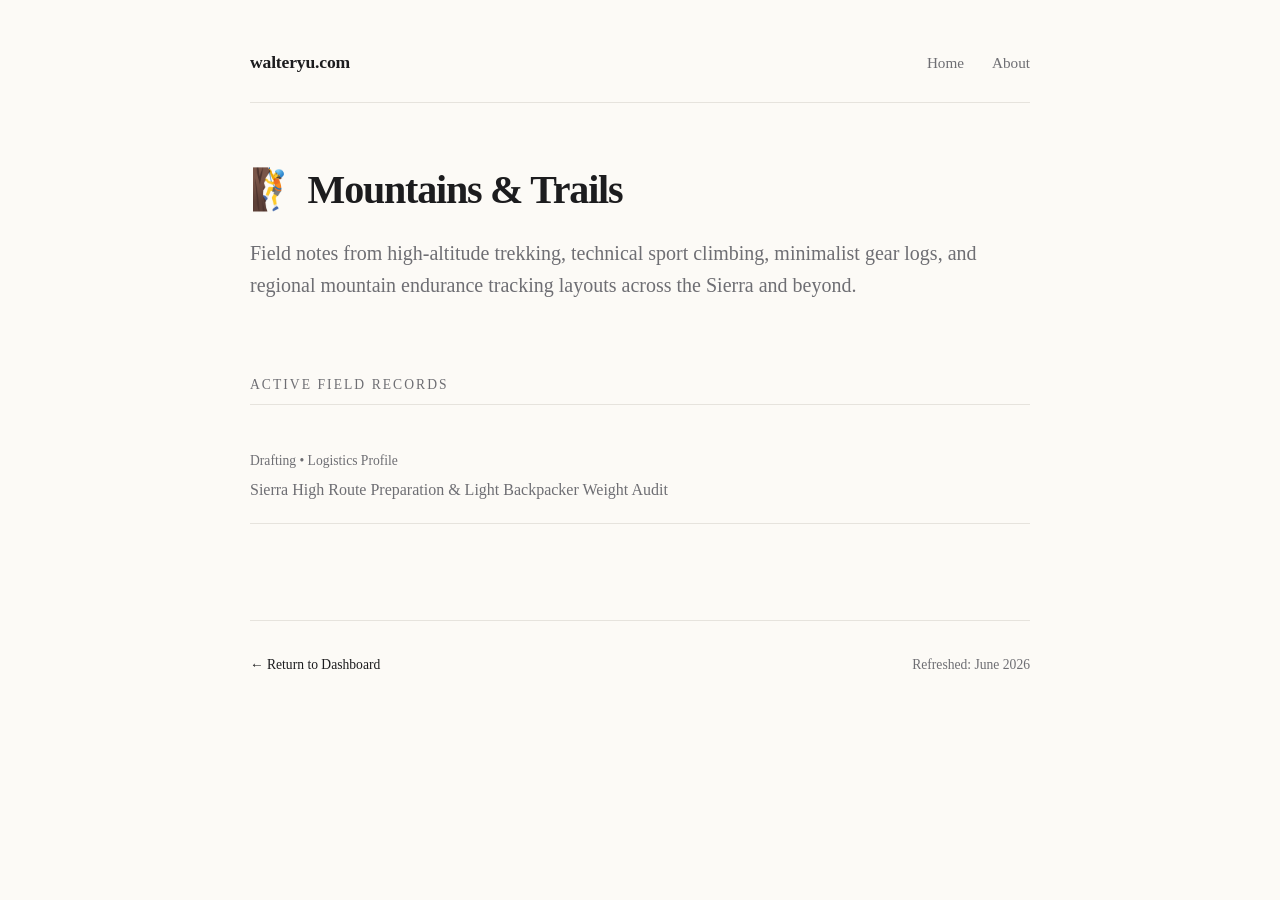
==== categories/outdoors/index.html @ fde95326 "feat: complete structure implementation for all 4 global pillar index pages" ====
<!DOCTYPE html>
<html lang="en">
<head>
    <meta charset="UTF-8">
    <meta name="viewport" content="width=device-width, initial-scale=1.0">
    <title>Mountains & Trails — Walter Yu</title>
    <link rel="stylesheet" href="../../style.css">
</head>
<body>
    <div class="container">
        <header>
            <a href="../../index.html" class="logo">walteryu.com</a>
            <nav>
                <a href="../../index.html">Home</a>
                <a href="../../about/index.html">About</a>
            </nav>
        </header>

        <section class="hero">
            <h1>🧗 Mountains & Trails</h1>
            <p>Field notes from high-altitude trekking, technical sport climbing, minimalist gear logs, and regional mountain endurance tracking layouts across the Sierra and beyond.</p>
        </section>

        <div class="section-title">Active Field Records</div>
        <ul class="entry-list">
            <li class="entry-item">
                <div class="entry-meta">Drafting • Logistics Profile</div>
                <div class="entry-title" style="color: var(--meta);">Sierra High Route Preparation & Light Backpacker Weight Audit</div>
            </li>
        </ul>

        <footer>
            <span><a href="../../index.html">← Return to Dashboard</a></span>
            <span>Refreshed: June 2026</span>
        </footer>
    </div>
</body>
</html>
---- style.css ----
:root {
    --bg: #fcfaf6;          /* Warm ivory background */
    --text: #1c1c1e;        /* Deep soft charcoal */
    --accent: #d47a55;      /* Warm clay accent for links and subtle states */
    --border: #e6e3dd;      /* Muted sandstone divider lines */
    --card-bg: #f5f2eb;     /* Soft card background */
    --meta: #6e6e73;        /* Readable graphite for dates and tags */
    --font: -apple-system, BlinkMacSystemFont, "Segoe UI", Roboto, Georgia, serif;
}

@media (prefers-color-scheme: dark) {
    :root {
        --bg: #0d0d0d;      /* Deep midnight canvas */
        --text: #e5e5e7;    /* Cream white typography */
        --accent: #e08b67;  /* Slightly brighter clay accent */
        --border: #222224;  /* Muted charcoal divider lines */
        --card-bg: #161617; /* Dark card matrix */
        --meta: #86868b;    /* Clean grey reading meta text */
    }
}

body {
    font-family: var(--font);
    background-color: var(--bg);
    color: var(--text);
    line-height: 1.7;
    margin: 0;
    padding: 0;
    -webkit-font-smoothing: antialiased;
}

.container {
    max-width: 780px;
    margin: 0 auto;
    padding: 3rem 1.5rem;
}

header {
    display: flex;
    justify-content: space-between;
    align-items: center;
    border-bottom: 1px solid var(--border);
    padding-bottom: 1.5rem;
    margin-bottom: 4rem;
}

header a.logo {
    font-size: 1.1rem;
    font-weight: 700;
    letter-spacing: -0.01em;
    color: var(--text);
    text-decoration: none;
}

nav a {
    margin-left: 1.5rem;
    color: var(--meta);
    text-decoration: none;
    font-size: 0.95rem;
    font-weight: 500;
    transition: color 0.2s ease;
}

nav a:hover, nav a.active {
    color: var(--text);
}

.hero {
    margin-bottom: 4.5rem;
}

.hero h1 {
    font-size: 2.5rem;
    font-weight: 800;
    letter-spacing: -0.03em;
    line-height: 1.15;
    margin-bottom: 1.5rem;
}

.hero p {
    font-size: 1.25rem;
    color: var(--meta);
    font-weight: 400;
    line-height: 1.6;
}

.section-title {
    font-size: 0.85rem;
    text-transform: uppercase;
    letter-spacing: 0.15em;
    color: var(--meta);
    margin-bottom: 1.5rem;
    border-bottom: 1px solid var(--border);
    padding-bottom: 0.5rem;
}

.pillar-grid {
    display: grid;
    grid-template-columns: repeat(auto-fit, minmax(340px, 1fr));
    gap: 1.5rem;
    margin-bottom: 5rem;
}

.card {
    background: var(--card-bg);
    border: 1px solid var(--border);
    border-radius: 8px;
    padding: 1.75rem;
    transition: border-color 0.2s ease, transform 0.2s ease;
}

.card:hover {
    border-color: var(--accent);
}

.card h3 {
    margin-top: 0;
    font-size: 1.25rem;
    font-weight: 700;
    margin-bottom: 0.5rem;
}

.card h3 a {
    color: var(--text);
    text-decoration: none;
}

.card p {
    font-size: 0.95rem;
    color: var(--meta);
    margin-bottom: 0;
    line-height: 1.5;
}

.entry-list {
    list-style: none;
    padding: 0;
    margin-bottom: 4rem;
}

.entry-item {
    padding: 1.25rem 0;
    border-bottom: 1px solid var(--border);
}

.entry-meta {
    font-size: 0.85rem;
    color: var(--meta);
    margin-bottom: 0.25rem;
}

.entry-title a {
    color: var(--text);
    text-decoration: none;
    font-size: 1.2rem;
    font-weight: 600;
    transition: color 0.2s ease;
}

.entry-title a:hover {
    color: var(--accent);
}

blockquote {
    border-left: 3px solid var(--accent);
    margin: 2rem 0;
    padding-left: 1.25rem;
    font-style: italic;
    font-size: 1.1rem;
    color: var(--text);
}

pre, code {
    font-family: SFMono-Regular, Consolas, "Liberation Mono", Menlo, monospace;
    background: var(--card-bg);
    border-radius: 4px;
    font-size: 0.9rem;
}

code {
    padding: 0.2rem 0.4rem;
}

pre {
    padding: 1.25rem;
    overflow-x: auto;
    border: 1px solid var(--border);
    line-height: 1.5;
}

pre code {
    padding: 0;
    background: transparent;
}

footer {
    margin-top: 6rem;
    padding-top: 2rem;
    border-top: 1px solid var(--border);
    font-size: 0.85rem;
    color: var(--meta);
    display: flex;
    justify-content: space-between;
}

footer a {
    color: var(--text);
    text-decoration: none;
}
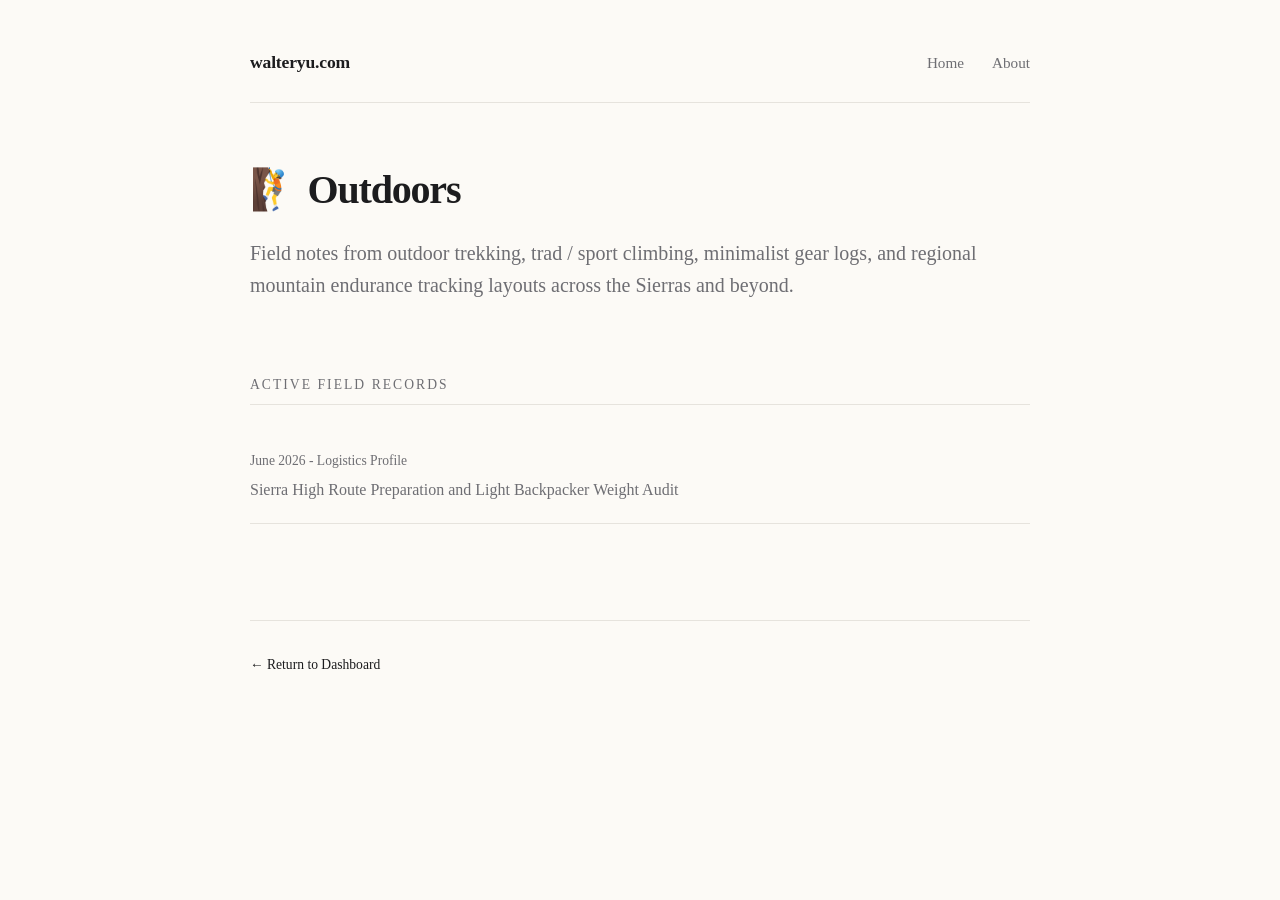
==== commit d94750fd: "style: standardize travel and vitality index structures to match global template" ====
--- a/categories/outdoors/index.html
+++ b/categories/outdoors/index.html
@@ -3,7 +3,7 @@
 <head>
     <meta charset="UTF-8">
     <meta name="viewport" content="width=device-width, initial-scale=1.0">
-    <title>Mountains & Trails — Walter Yu</title>
+    <title>Outdoors — Walter Yu</title>
     <link rel="stylesheet" href="../../style.css">
 </head>
 <body>
@@ -17,22 +17,27 @@
         </header>
 
         <section class="hero">
-            <h1>🧗 Mountains & Trails</h1>
-            <p>Field notes from high-altitude trekking, technical sport climbing, minimalist gear logs, and regional mountain endurance tracking layouts across the Sierra and beyond.</p>
+            <h1>🧗 Outdoors</h1>
+            <p>
+                Field notes from outdoor trekking, trad / sport climbing, minimalist gear logs, 
+                and regional mountain endurance tracking layouts across the Sierras and beyond.
+            </p>
         </section>
 
         <div class="section-title">Active Field Records</div>
         <ul class="entry-list">
             <li class="entry-item">
-                <div class="entry-meta">Drafting • Logistics Profile</div>
-                <div class="entry-title" style="color: var(--meta);">Sierra High Route Preparation & Light Backpacker Weight Audit</div>
+                <div class="entry-meta">June 2026 - Logistics Profile</div>
+                <div class="entry-title" style="color: var(--meta);">
+                    Sierra High Route Preparation and Light Backpacker Weight Audit
+                </div>
             </li>
         </ul>
 
         <footer>
             <span><a href="../../index.html">← Return to Dashboard</a></span>
-            <span>Refreshed: June 2026</span>
         </footer>
+
     </div>
 </body>
 </html>
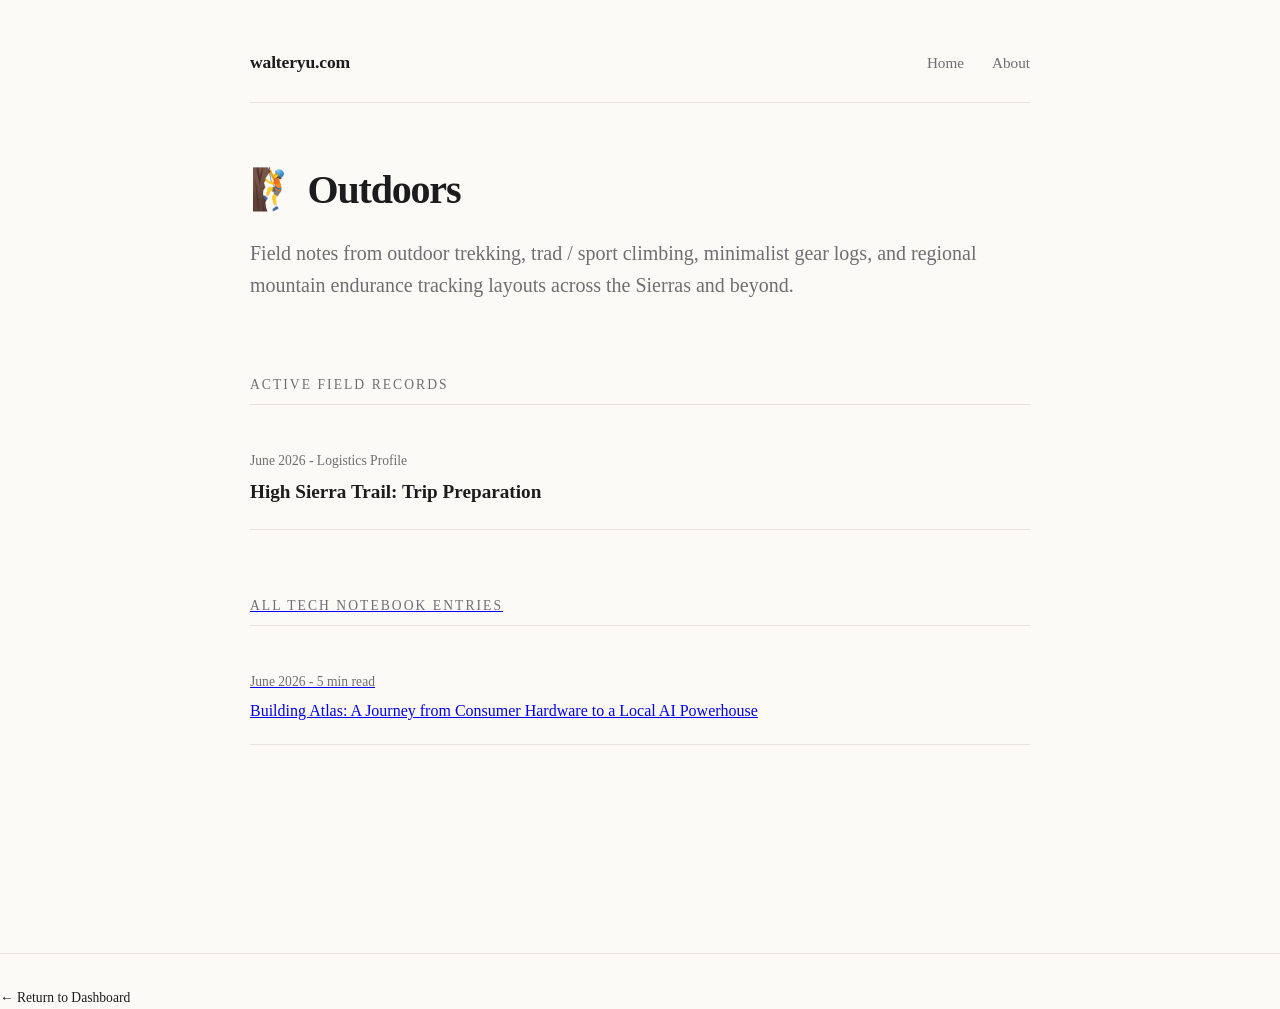
==== commit dc50a9ff: "Automated update from node: atlas (2026-06-26 19:22:58)" ====
--- a/categories/outdoors/index.html
+++ b/categories/outdoors/index.html
@@ -28,11 +28,21 @@
         <ul class="entry-list">
             <li class="entry-item">
                 <div class="entry-meta">June 2026 - Logistics Profile</div>
-                <div class="entry-title" style="color: var(--meta);">
-                    Sierra High Route Preparation and Light Backpacker Weight Audit
+                <div class="entry-title"><a href="../../articles/sierra-high-route-prep.html">
+                    High Sierra Trail: Trip Preparation
                 </div>
             </li>
         </ul>
+
+        <div class="section-title">All Tech Notebook Entries</div>
+        <ul class="entry-list">
+            <li class="entry-item">
+                <div class="entry-meta">June 2026 - 5 min read</div>
+                    Building Atlas: A Journey from Consumer Hardware to a Local AI Powerhouse
+                </a></div>
+            </li>
+        </ul>
+
 
         <footer>
             <span><a href="../../index.html">← Return to Dashboard</a></span>
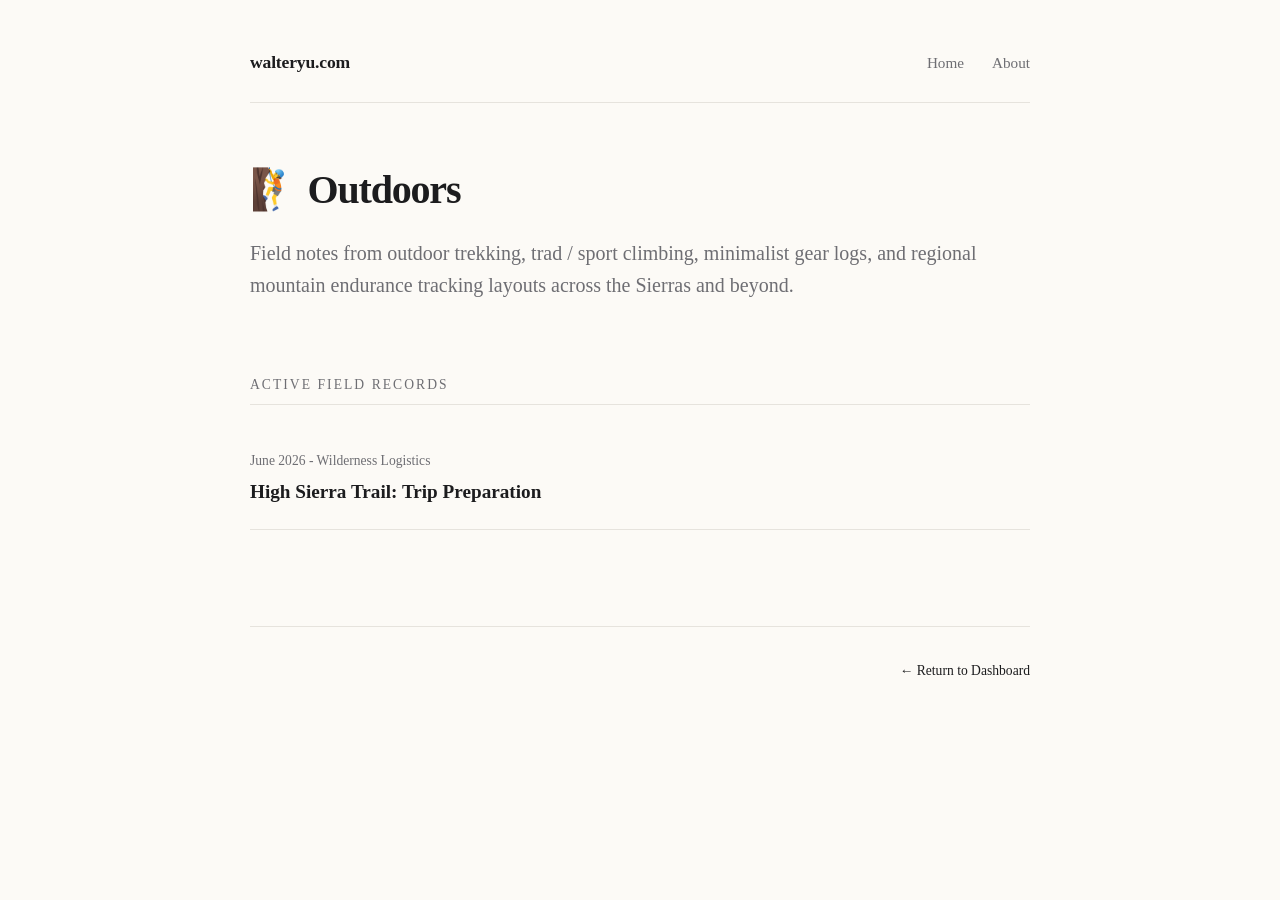
==== commit e57e91fd: "style: standardize index page templates" ====
--- a/categories/outdoors/index.html
+++ b/categories/outdoors/index.html
@@ -27,22 +27,12 @@
         <div class="section-title">Active Field Records</div>
         <ul class="entry-list">
             <li class="entry-item">
-                <div class="entry-meta">June 2026 - Logistics Profile</div>
+                <div class="entry-meta">June 2026 - Wilderness Logistics</div>
                 <div class="entry-title"><a href="../../articles/sierra-high-route-prep.html">
                     High Sierra Trail: Trip Preparation
                 </div>
             </li>
         </ul>
-
-        <div class="section-title">All Tech Notebook Entries</div>
-        <ul class="entry-list">
-            <li class="entry-item">
-                <div class="entry-meta">June 2026 - 5 min read</div>
-                    Building Atlas: A Journey from Consumer Hardware to a Local AI Powerhouse
-                </a></div>
-            </li>
-        </ul>
-
 
         <footer>
             <span><a href="../../index.html">← Return to Dashboard</a></span>
